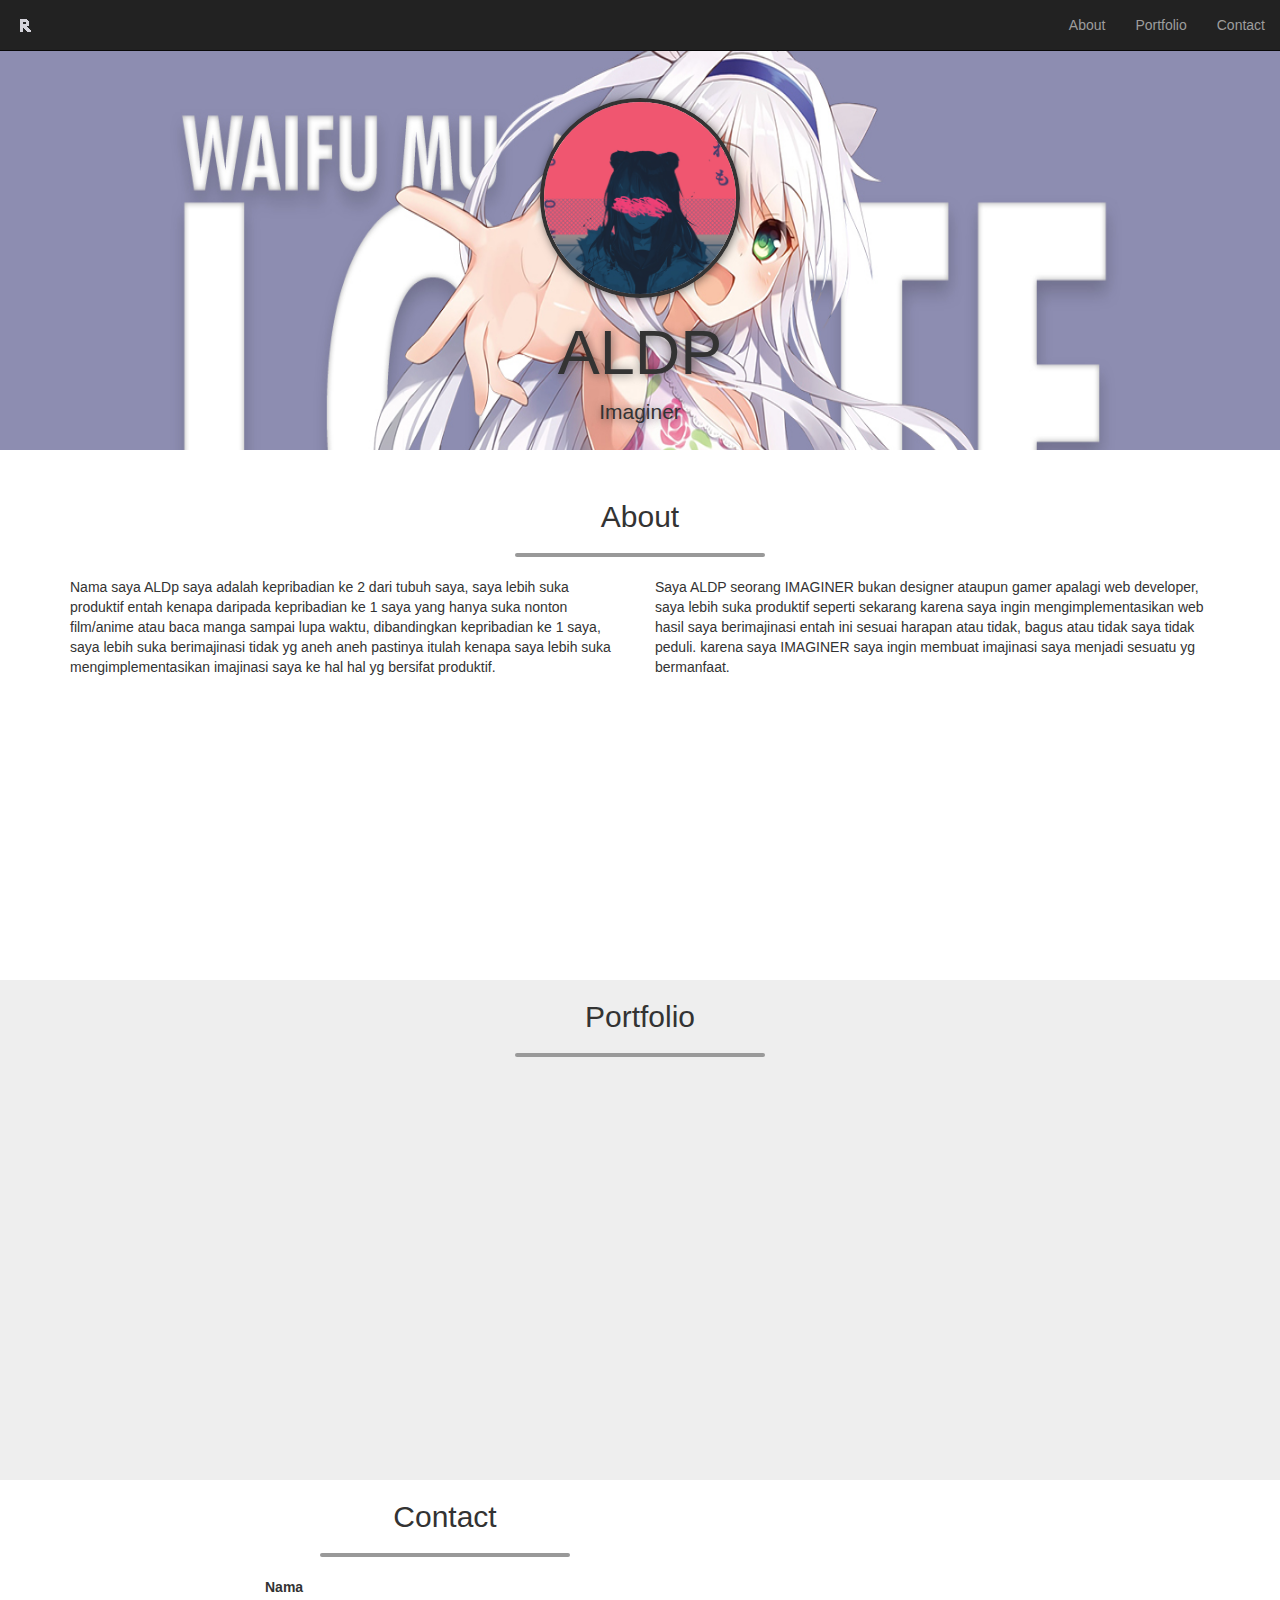
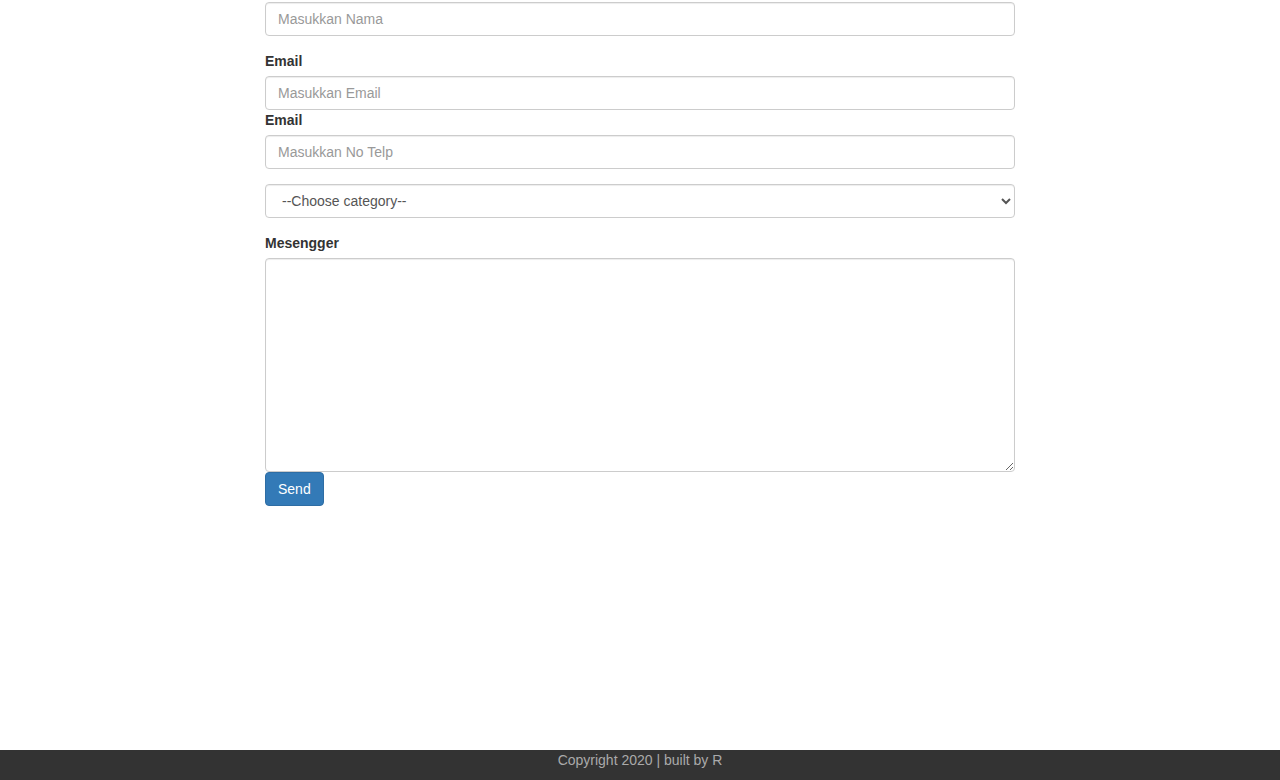
==== index.html @ 75d40199 "first commit" ====
<!DOCTYPE html>
<html lang="en" id="home">
  <head>
    <meta charset="utf-8">
    <meta http-equiv="X-UA-Compatible" content="IE=edge">
    <meta name="viewport" content="width=device-width, initial-scale=1">
    <!-- The above 3 meta tags *must* come first in the head; any other head content must come *after* these tags -->
    <title>Ngoding</title>

    <!-- Bootstrap -->
    <link href="css/bootstrap.min.css" rel="stylesheet">
    <link rel="stylesheet" href="css/style.css">


    <!-- HTML5 shim and Respond.js for IE8 support of HTML5 elements and media queries -->
    <!-- WARNING: Respond.js doesn't work if you view the page via file:// -->
    <!--[if lt IE 9]>
      <script src="https://oss.maxcdn.com/html5shiv/3.7.3/html5shiv.min.js"></script>
      <script src="https://oss.maxcdn.com/respond/1.4.2/respond.min.js"></script>
    <![endif]-->
  </head>
  <body>


    <!-- navbar -->
    <nav class="navbar navbar-inverse navbar-fixed-top">
      <div class="container-fluid">
        <div class="navbar-header">
          <button type="button" class="navbar-toggle collapsed" data-toggle="collapse" data-target="#bs-example-navbar-collapse-1" aria-expanded="false">
        <span class="sr-only">Toggle navigation</span>
        <span class="icon-bar"></span>
        <span class="icon-bar"></span>
        <span class="icon-bar"></span>
      </button>
          <a href="#home" class="navbar-brand page-scroll"><img src="Img/navbar img/R.png"></a>
        </div>
         

         <div class="collapse navbar-collapse" id="bs-example-navbar-collapse-1">
        <ul class="nav navbar-nav navbar-right">
          <li><a href="#about" class="page-scroll">About</a></li>
          <li><a href="#portfolio" class="page-scroll">Portfolio</a></li>
          <li><a href="#contact" class="page-scroll">Contact</a></li>
        </ul>
       </div>
      </div>
    </nav>

   <!-- akhir navbar -->

    <!-- jumbotron -->
    
    <div class="jumbotron text-center">
      <img src="Img/yoasobi.jpg" class="img-circle">
      <h1> ALDP </h1>
        <p> Imaginer </p> 
    </div>
  
    <!-- akhir jumbotron -->

    <!-- about -->
    <section class="about" id="about">
      <div class="container">
        <div class="row">
          <div class="col-sm-12">
            <h2 class="text-center"> About </h2>
            <hr>
          </div>
        </div>

        <div class="row">
          <div class="col-sm-6">
            <p class="pkiri">Nama saya ALDp saya adalah kepribadian ke 2 dari tubuh saya, saya lebih suka produktif entah kenapa daripada kepribadian ke 1 saya yang hanya suka nonton film/anime atau baca manga sampai lupa waktu, dibandingkan kepribadian ke 1 saya, saya lebih suka berimajinasi tidak yg aneh aneh pastinya itulah kenapa saya lebih suka mengimplementasikan imajinasi saya ke hal hal yg bersifat produktif. </p>
          </div>
          <div class="col-sm-6">
            <p class="pkanan"> Saya ALDP seorang IMAGINER bukan designer ataupun gamer apalagi web developer, saya lebih suka produktif seperti sekarang karena saya ingin mengimplementasikan web hasil saya berimajinasi entah ini sesuai harapan atau tidak, bagus atau tidak saya tidak peduli. karena saya IMAGINER saya ingin membuat imajinasi saya menjadi sesuatu yg bermanfaat.  </p>
          </div>
        </div>
      </div>
      
    </section>
    <!-- akhir about -->

    <!-- portfolio -->
    <section class="portfolio" id="portfolio">
      <div class="container">
        <div class="row">
          <div class="col-sm-12">
            <h2 class="text-center">Portfolio</h2>
            <hr>
          </div>
        </div>


        <div class="row">
           <div class="col-sm-3">
            <a href="" class="thumbnail">
              <img src="Img/portfolio/4.jpg">
            </a> </div>
            <div class="col-sm-3">
            <a href="" class="thumbnail">
              <img src="Img/portfolio/2.jpg">
            </a> </div><div class="col-sm-3">
            <a href="" class="thumbnail">
              <img src="Img/portfolio/3.jpg">
            </a> </div>
            <div class="col-sm-3">
            <a href="" class="thumbnail">
              <img src="Img/portfolio/5.jpg">
            </a> </div>
            
            
           </div>
    </section>       
            
            
    <!-- akhir portfolio --> 

      <!-- contact  -->
      <section class="contact" id="contact">
        <div class="container">
          <div class="row">
            <div class="col-sm-8 text-center">
              <h2>Contact</h2>
              <hr>
            </div>
          </div>
          <div class="row">
           <div class="col-sm-8 col-sm-offset-2">
           <form>
             <div class="form-group">
               <label for="nama">Nama</label>
               <input type="text" name="nama" class="form-control" placeholder="Masukkan Nama">
             </div>
             <div class="form-group">
               <label for="Email">Email</label>
               <input type="Email" name="Email" class="form-control" placeholder="Masukkan Email">
               <div class="form-group">
               <label for="Telp">Email</label>
               <input type="tel" name="Telp" class="form-control" placeholder="Masukkan No Telp">
             </div>
           </div>
             <select class="form-control">
               <option>--Choose category--</option>
               <option>Web Design</option>
               <option>Logo Design</option>
             </select>
             <div class="form-group"></div>
             <label>Mesengger</label>
             <textarea class="form-control" rows="10"></textarea>
             <button type="submit" class="btn btn-primary">Send</button>
           </form>
          </div>
        </div>
      </section>
      <!-- akhir contact  -->
        
            

       
   <!-- footer -->
   <footer>
     <div class="container text-center">
       <div class="row">
         <div class="col-sm-12">
           <p>Copyright 2020 | built by R</p>
         </div>
       </div>
     </div>
   </footer>
   <!-- akhir footer -->




    <!-- jQuery (necessary for Bootstrap's JavaScript plugins) -->
    <script src="https://ajax.googleapis.com/ajax/libs/jquery/1.12.4/jquery.min.js"></script>
    <!-- Include all compiled plugins (below), or include individual files as needed -->
    <script src="js/bootstrap.min.js"></script>

    <script src="js/script.js"></script>
  </body>
</html>
---- css/style.css ----
html {
	position: relative;
	
}
body {
	margin-bottom: 100px;
	margin-top: 50px;
}
.jumbotron {
	height: 400px; 
	background-image: url('../LONTE.jpg');
	background-attachment: fixed;
	background-position: 0 -50px;
	color: #333;
	-webkit-background-size: 100% 100%;
    -moz-background-size: 100% 100%;
    -o-background-size: 100% 100%;
    background-size: 100% 100%;
    overflow: hidden;

}

.jumbotron img {
	width: 200px;
	border : 4px solid #333;
	box-shadow: 1px 1px 10px rgba(0,0,0,0.5);
}

.jumbotron h1, .jumbotron p {
	text-shadow: 1px 1px 10px rgba(0,0,0,0.5);
}

 hr {
	width: 250px;
	border-top: 4px solid #999;
	border-radius: 4px
}
section {
    min-height: 500px
}
.portfolio {
	background-color: #eee;


}

.pkiri, .pkanan {
	opacity: 0;
	transform: translate(-50px, 0) rotate(15deg);
	transition: 1s;
}

.pkanan {
	transform: translate(50px, 0) rotate(-15deg);
}

.pkiri.pmuncul, .pkanan.pmuncul{
	opacity: 1;
	transform: translate(0,0);
}

.portfolio .thumbnail{
	opacity: 0;
	transform: translate(0, -40px);
	transition: .5s;
}

.portfolio .thumbnail.muncul {
	opacity: 1;
	transform:  translate(0,0);
}
.contact {
	min-height: 800px;
}

footer {
	position: absolute;
	width: 100%;
	height: 30px;
	bottom: 0;
	background-color: #333;
	color: #aaa;


}

footer p {
	font-size: 1em;
	color: #aaa;
}
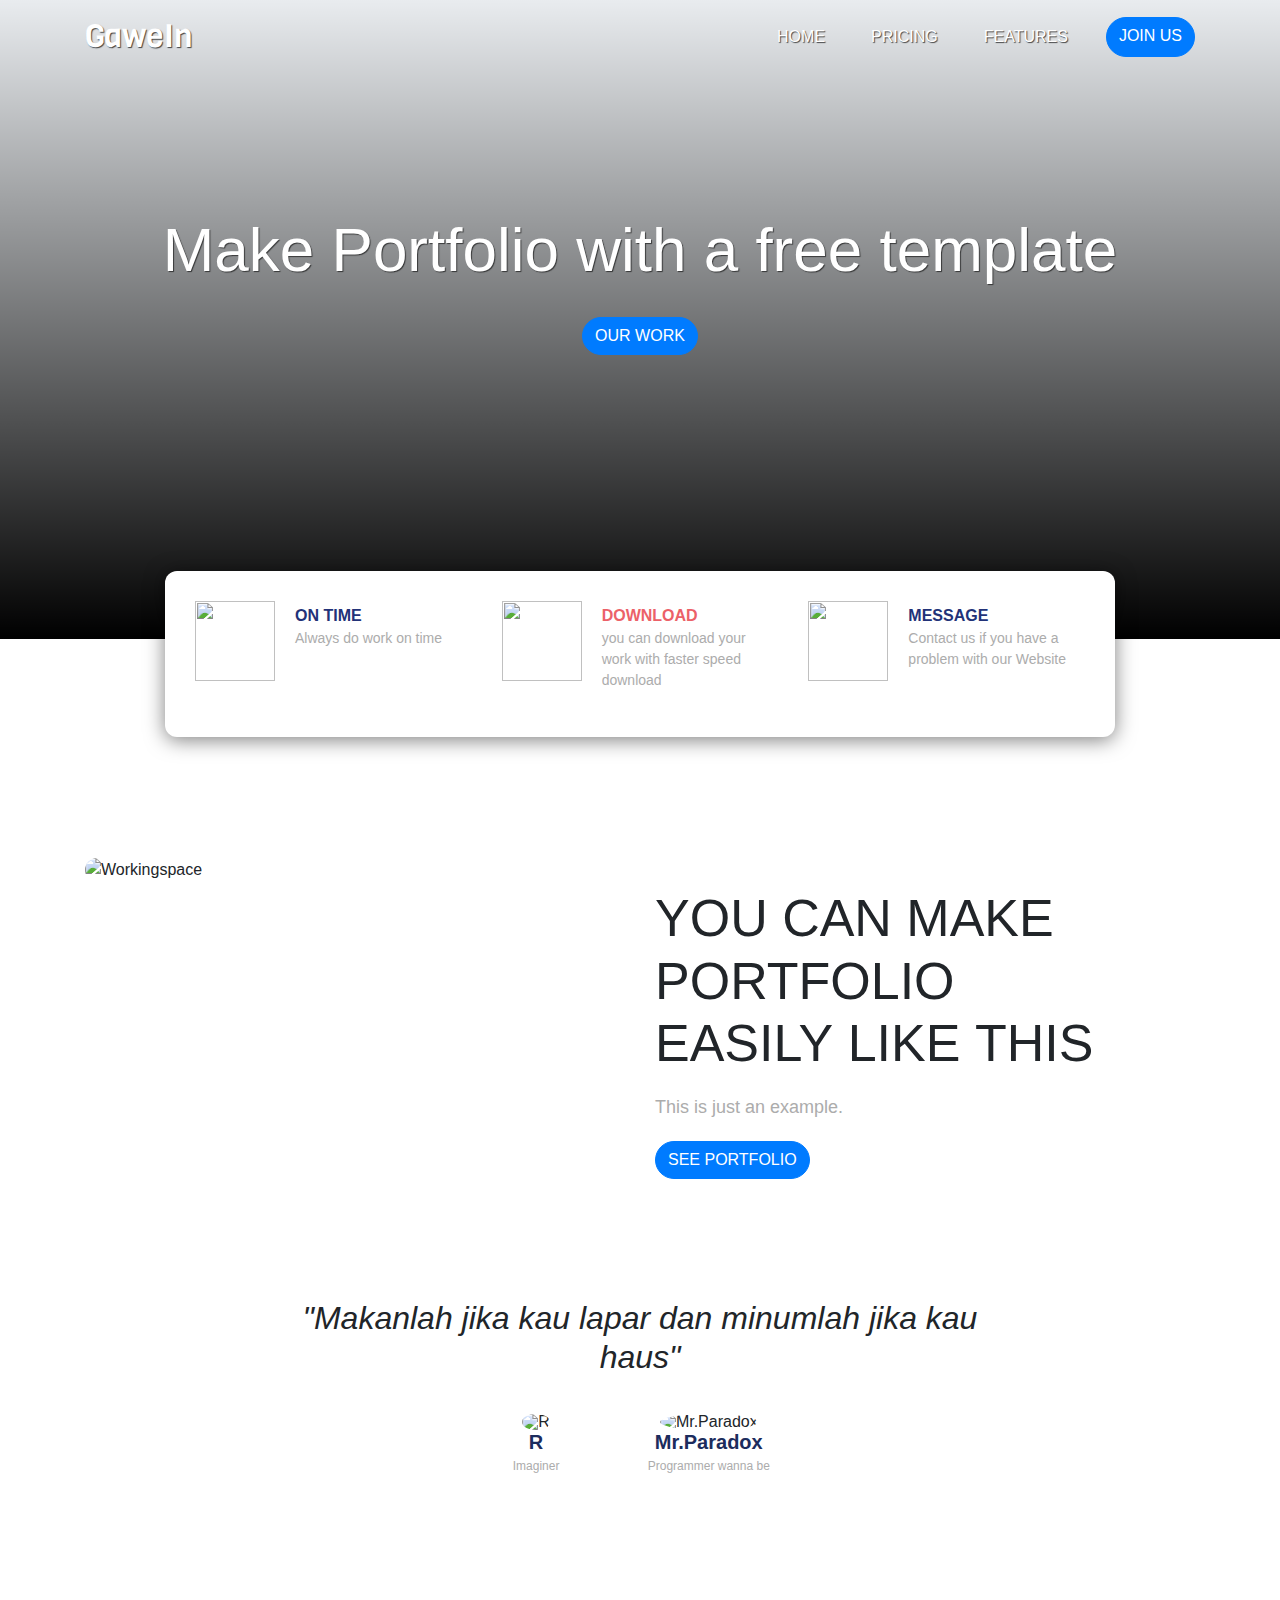
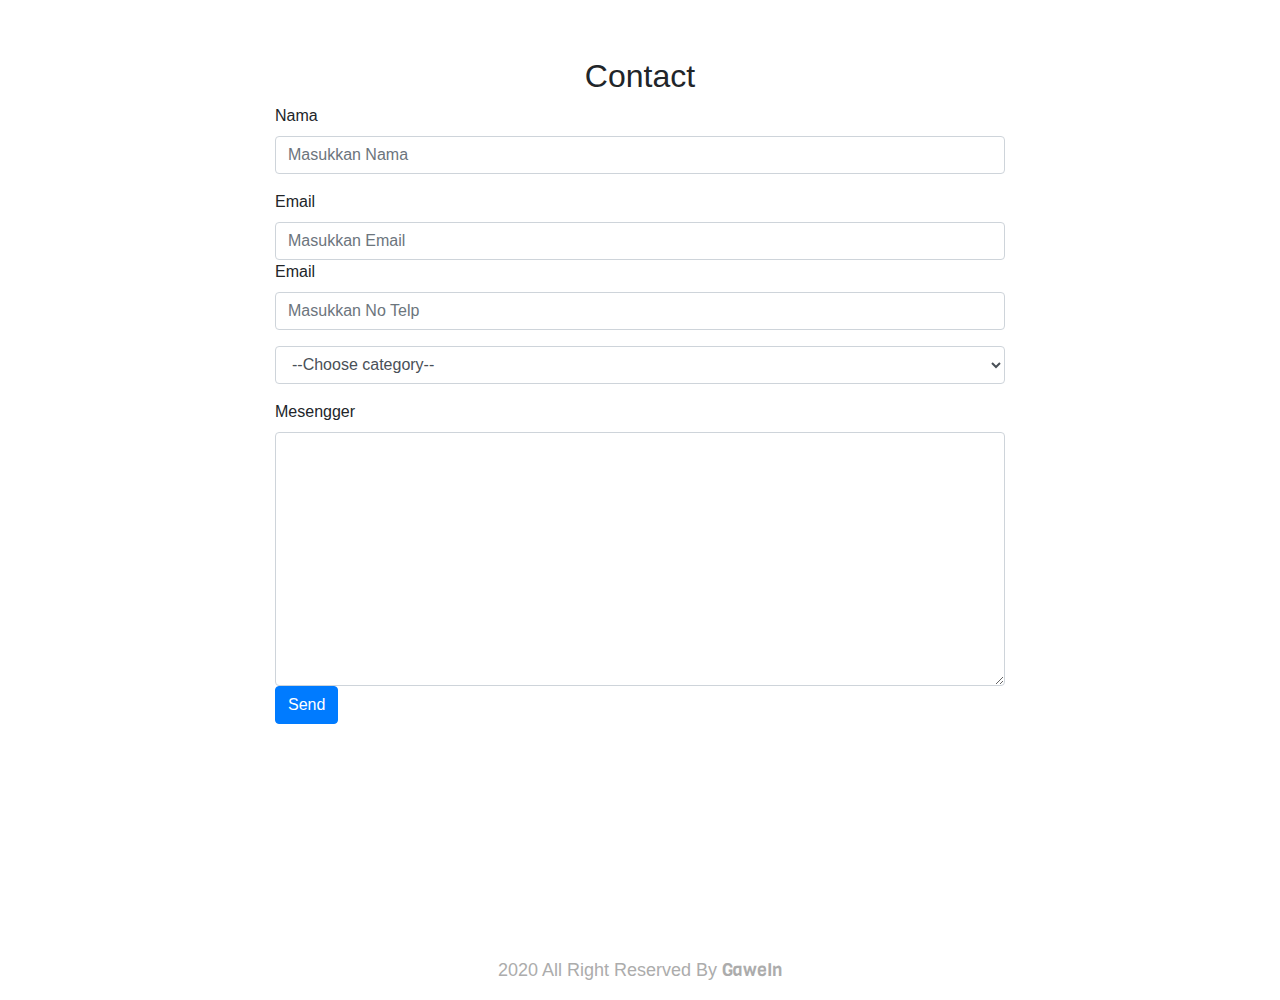
==== commit 5cc70884: "second commit" ====
--- a/index.html
+++ b/index.html
@@ -1,183 +1,189 @@
-<!DOCTYPE html>
-<html lang="en" id="home">
+<!doctype html>
+<html lang="en">
   <head>
+    <!-- Required meta tags -->
     <meta charset="utf-8">
-    <meta http-equiv="X-UA-Compatible" content="IE=edge">
-    <meta name="viewport" content="width=device-width, initial-scale=1">
-    <!-- The above 3 meta tags *must* come first in the head; any other head content must come *after* these tags -->
-    <title>Ngoding</title>
+    <meta name="viewport" content="width=device-width, initial-scale=1, shrink-to-fit=no">
 
-    <!-- Bootstrap -->
-    <link href="css/bootstrap.min.css" rel="stylesheet">
-    <link rel="stylesheet" href="css/style.css">
+    <!-- Bootstrap CSS -->
+    <link rel="stylesheet" href="https://stackpath.bootstrapcdn.com/bootstrap/4.5.2/css/bootstrap.min.css" integrity="sha384-JcKb8q3iqJ61gNV9KGb8thSsNjpSL0n8PARn9HuZOnIxN0hoP+VmmDGMN5t9UJ0Z" crossorigin="anonymous">
+    <!-- My Fonts -->
+    <link href="https://fonts.googleapis.com/css2?family=Viga&display=swap" rel="stylesheet">
+    
+    <!-- my css -->
+   <link rel="stylesheet" href="WebL.css">
 
 
-    <!-- HTML5 shim and Respond.js for IE8 support of HTML5 elements and media queries -->
-    <!-- WARNING: Respond.js doesn't work if you view the page via file:// -->
-    <!--[if lt IE 9]>
-      <script src="https://oss.maxcdn.com/html5shiv/3.7.3/html5shiv.min.js"></script>
-      <script src="https://oss.maxcdn.com/respond/1.4.2/respond.min.js"></script>
-    <![endif]-->
+
+    <title>R</title>
   </head>
   <body>
+    <!-- Navbar -->
 
 
-    <!-- navbar -->
-    <nav class="navbar navbar-inverse navbar-fixed-top">
-      <div class="container-fluid">
-        <div class="navbar-header">
-          <button type="button" class="navbar-toggle collapsed" data-toggle="collapse" data-target="#bs-example-navbar-collapse-1" aria-expanded="false">
-        <span class="sr-only">Toggle navigation</span>
-        <span class="icon-bar"></span>
-        <span class="icon-bar"></span>
-        <span class="icon-bar"></span>
-      </button>
-          <a href="#home" class="navbar-brand page-scroll"><img src="Img/navbar img/R.png"></a>
+    <nav class="navbar navbar-expand-lg navbar-light">
+      <div class="container">
+        <a class="navbar-brand" href="#">GaweIn</a>
+        <button class="navbar-toggler" type="button" data-toggle="collapse" data-target="#navbarNavAltMarkup" aria-controls="navbarNavAltMarkup" aria-expanded="false" aria-label="Toggle navigation">
+          <span class="navbar-toggler-icon"></span>
+        </button>
+        <div class="collapse navbar-collapse" id="navbarNavAltMarkup">
+          <div class="navbar-nav ml-auto">
+            <a class="nav-link active" href="#">Home <span class="sr-only">(current)</span></a>
+            <a class="nav-link" href="#">Pricing</a>
+            <a class="nav-link" href="#">Features</a>
+            <a class=" btn btn-primary tombol" href="#">Join Us</a>
+          </div>
         </div>
-         
-
-         <div class="collapse navbar-collapse" id="bs-example-navbar-collapse-1">
-        <ul class="nav navbar-nav navbar-right">
-          <li><a href="#about" class="page-scroll">About</a></li>
-          <li><a href="#portfolio" class="page-scroll">Portfolio</a></li>
-          <li><a href="#contact" class="page-scroll">Contact</a></li>
-        </ul>
-       </div>
       </div>
     </nav>
 
-   <!-- akhir navbar -->
+    <!-- Akhir NAvbar -->
+
+      <div class="jumbotron jumbotron-fluid">
+        <div class="container">
+          <h1 class="display-4">Make Portfolio with a free <span>template</span></h1>
+          <a href="" class="btn btn-primary tombol">Our Work</a>
+        </div>
+      </div>
 
     <!-- jumbotron -->
-    
-    <div class="jumbotron text-center">
-      <img src="Img/yoasobi.jpg" class="img-circle">
-      <h1> ALDP </h1>
-        <p> Imaginer </p> 
-    </div>
-  
-    <!-- akhir jumbotron -->
 
-    <!-- about -->
-    <section class="about" id="about">
-      <div class="container">
-        <div class="row">
-          <div class="col-sm-12">
-            <h2 class="text-center"> About </h2>
-            <hr>
-          </div>
+
+    <!-- Container -->
+
+
+    <div class="container">
+
+      <!-- info panel -->
+      <div class="row justify-content-center">
+        <div class="col-10 info-panel">
+          <div class="row">
+            <div class="col-lg">
+              <img src="img/120px/employee, account, business, time, clock_120px.png" alt="" class="float-left">
+              <h4>On Time</h4>
+              <p>Always do work on time</p>
+            </div>
+              <div class="col-lg">
+                <img src="img/120px/arrow, down, downwards, download_120px.png" alt=""class="float-left">
+                <h4><span>Download</span></h4>
+                <p>you can download your work with faster speed download</p>
+              </div>
+                  <div class="col-lg">
+                    <img src="img/120px/message, unread, email, envelope, text_120px.png" alt=""class="float-left">
+                    <h4>Message</h4>
+                    <p>Contact us if you have a problem with our Website</p>
+                  </div>
+                </div>
+              </div>
+            </div>
+      <!-- akhir info panel -->
+
+      <!-- workingspace -->
+
+      <div class="row workingspace">
+        <div class="col-lg-6">
+          <img src="img/workingspace.jpg" alt="Workingspace" class="img-fluid">
         </div>
-
-        <div class="row">
-          <div class="col-sm-6">
-            <p class="pkiri">Nama saya ALDp saya adalah kepribadian ke 2 dari tubuh saya, saya lebih suka produktif entah kenapa daripada kepribadian ke 1 saya yang hanya suka nonton film/anime atau baca manga sampai lupa waktu, dibandingkan kepribadian ke 1 saya, saya lebih suka berimajinasi tidak yg aneh aneh pastinya itulah kenapa saya lebih suka mengimplementasikan imajinasi saya ke hal hal yg bersifat produktif. </p>
-          </div>
-          <div class="col-sm-6">
-            <p class="pkanan"> Saya ALDP seorang IMAGINER bukan designer ataupun gamer apalagi web developer, saya lebih suka produktif seperti sekarang karena saya ingin mengimplementasikan web hasil saya berimajinasi entah ini sesuai harapan atau tidak, bagus atau tidak saya tidak peduli. karena saya IMAGINER saya ingin membuat imajinasi saya menjadi sesuatu yg bermanfaat.  </p>
-          </div>
+        <div class="col-lg-5">
+          <h3>You can make Portfolio <span>easily</span> like <span>this</span></h3>
+          <p>This is just an <span>example</span>.</p>
+          <a href="index.html" class="btn btn-primary tombol">See Portfolio</a>
         </div>
       </div>
-      
-    </section>
-    <!-- akhir about -->
 
-    <!-- portfolio -->
-    <section class="portfolio" id="portfolio">
-      <div class="container">
-        <div class="row">
-          <div class="col-sm-12">
-            <h2 class="text-center">Portfolio</h2>
-            <hr>
+      <!-- akhir workingspace -->
+
+      <!-- Quotes -->
+     
+      <section class="Quotes">
+        <div class="row justify-content-center">
+          <div class="col-lg-8">
+           <h5>"Makanlah jika kau lapar dan minumlah jika kau haus"</h5>
           </div>
         </div>
 
 
-        <div class="row">
-           <div class="col-sm-3">
-            <a href="" class="thumbnail">
-              <img src="Img/portfolio/4.jpg">
-            </a> </div>
-            <div class="col-sm-3">
-            <a href="" class="thumbnail">
-              <img src="Img/portfolio/2.jpg">
-            </a> </div><div class="col-sm-3">
-            <a href="" class="thumbnail">
-              <img src="Img/portfolio/3.jpg">
-            </a> </div>
-            <div class="col-sm-3">
-            <a href="" class="thumbnail">
-              <img src="Img/portfolio/5.jpg">
-            </a> </div>
-            
-            
-           </div>
-    </section>       
-            
-            
-    <!-- akhir portfolio --> 
-
-      <!-- contact  -->
-      <section class="contact" id="contact">
-        <div class="container">
-          <div class="row">
-            <div class="col-sm-8 text-center">
-              <h2>Contact</h2>
-              <hr>
-            </div>
+        <div class="row justify-content-center">
+          <div class="col-xm-auto justify-content-center d-flex">
+            <figure class="figure">
+              <img src="img/yoasobi.jpg" class="figure-img img-fluid rounded-circle" alt="R">
+              <figcaption class="figure-caption">
+                <h5>R</h5>
+                <p>Imaginer</p>
+              </figcaption>
+            </figure>
           </div>
-          <div class="row">
-           <div class="col-sm-8 col-sm-offset-2">
-           <form>
-             <div class="form-group">
-               <label for="nama">Nama</label>
-               <input type="text" name="nama" class="form-control" placeholder="Masukkan Nama">
-             </div>
-             <div class="form-group">
-               <label for="Email">Email</label>
-               <input type="Email" name="Email" class="form-control" placeholder="Masukkan Email">
-               <div class="form-group">
-               <label for="Telp">Email</label>
-               <input type="tel" name="Telp" class="form-control" placeholder="Masukkan No Telp">
-             </div>
-           </div>
-             <select class="form-control">
-               <option>--Choose category--</option>
-               <option>Web Design</option>
-               <option>Logo Design</option>
-             </select>
-             <div class="form-group"></div>
-             <label>Mesengger</label>
-             <textarea class="form-control" rows="10"></textarea>
-             <button type="submit" class="btn btn-primary">Send</button>
-           </form>
+            <figure class="figure">
+              <img src="img/ptilopsis.jpg" class="figure-img img-fluid rounded-circle mr" alt="Mr.Paradox">
+                <h5>Mr.Paradox</h5>
+                <p>Programmer wanna be</p>
+            </figure>
           </div>
         </div>
       </section>
-      <!-- akhir contact  -->
-        
-            
+      
+      <!-- Akhir Quotes -->
 
-       
-   <!-- footer -->
-   <footer>
-     <div class="container text-center">
-       <div class="row">
-         <div class="col-sm-12">
-           <p>Copyright 2020 | built by R</p>
+    </div>
+  <!-- akhir Container -->
+
+  <!-- contact  -->
+  <section class="contact" id="contact">
+    <div class="container">
+      <div class="row">
+        <div class="col-sm-12 text-center">
+          <h2>Contact</h2>
+        </div>
+      </div>
+      <div class="row">
+       <div class="col-sm-8 offset-sm-2">
+       <form>
+         <div class="form-group">
+           <label for="nama">Nama</label>
+           <input type="text" name="nama" class="form-control" placeholder="Masukkan Nama">
+         </div>
+         <div class="form-group">
+           <label for="Email">Email</label>
+           <input type="Email" name="Email" class="form-control" placeholder="Masukkan Email">
+           <div class="form-group">
+           <label for="Telp">Email</label>
+           <input type="tel" name="Telp" class="form-control" placeholder="Masukkan No Telp">
          </div>
        </div>
-     </div>
-   </footer>
-   <!-- akhir footer -->
+         <select class="form-control">
+           <option>--Choose category--</option>
+           <option>Web Design</option>
+           <option>Logo Design</option>
+         </select>
+         <div class="form-group"></div>
+         <label>Mesengger</label>
+         <textarea class="form-control" rows="10"></textarea>
+         <button type="submit" class="btn btn-primary">Send</button>
+       </form>
+      </div>
+    </div>
+  </section>
+  <!-- akhir contact  -->
+
+  <!-- Footer -->
+
+  <div class="row footer">
+    <div class="col">
+      <p>2020 All Right Reserved By <span>GaweIn</span></p>
+    </div>
+  </div> 
+
+  <!-- akhir footer -->
 
 
-
-
-    <!-- jQuery (necessary for Bootstrap's JavaScript plugins) -->
-    <script src="https://ajax.googleapis.com/ajax/libs/jquery/1.12.4/jquery.min.js"></script>
-    <!-- Include all compiled plugins (below), or include individual files as needed -->
-    <script src="js/bootstrap.min.js"></script>
-
-    <script src="js/script.js"></script>
+    
+  
+    <!-- akhir jumbotron -->
+    <!-- Optional JavaScript -->
+    <!-- jQuery first, then Popper.js, then Bootstrap JS -->
+    <script src="https://code.jquery.com/jquery-3.5.1.slim.min.js" integrity="sha384-DfXdz2htPH0lsSSs5nCTpuj/zy4C+OGpamoFVy38MVBnE+IbbVYUew+OrCXaRkfj" crossorigin="anonymous"></script>
+    <script src="https://cdn.jsdelivr.net/npm/popper.js@1.16.1/dist/umd/popper.min.js" integrity="sha384-9/reFTGAW83EW2RDu2S0VKaIzap3H66lZH81PoYlFhbGU+6BZp6G7niu735Sk7lN" crossorigin="anonymous"></script>
+    <script src="https://stackpath.bootstrapcdn.com/bootstrap/4.5.2/js/bootstrap.min.js" integrity="sha384-B4gt1jrGC7Jh4AgTPSdUtOBvfO8shuf57BaghqFfPlYxofvL8/KUEfYiJOMMV+rV" crossorigin="anonymous"></script>
   </body>
-</html>+</html> --- a/WebL.css
+++ b/WebL.css
@@ -0,0 +1,239 @@
+html {
+    position: relative;
+}
+
+
+/* Navbar */
+
+.navbar{
+    position: relative;
+    z-index: 1;
+
+}
+
+.navbar-brand{
+    font-family: 'Viga', sans-serif ;
+    font-size: 32px;
+}
+
+/* jumbotron */
+.jumbotron {
+    background-image: url(img/agreement-business-clapping-990817.jpg);
+    height: 540px;
+    background-size: cover;
+    text-align: center;
+    position: relative;
+}
+
+.jumbotron .display-4 {
+    color: white;
+    margin-top: 150px;
+    font-weight: 200;
+    text-shadow: 1px 1px 1px rgba(0,0,0,0.6);
+    font-size: 31px;
+    margin-bottom: 30px;
+}
+
+.jumbotron .display-4 span {
+    font-weight: 500;
+}
+
+.jumbotron .container {
+    z-index: 1;
+    position: relative;
+}
+
+.jumbotron::after {
+    content: '';
+    display: block;
+    background-image: linear-gradient(to top, rgba(0,0,0,1), rgba(0,0,0,0));
+    height: 100%;
+    width: 100%;
+    position: absolute;
+    bottom: 0;
+}
+
+/* info panel */
+
+.info-panel{
+    box-shadow: 0 3px 20px rgba(0,0,0,0.5);
+    border-radius: 12px;
+    background-color: white;
+    margin-top: -100px;
+    padding: 30px;
+}
+
+.info-panel h4{
+    font-size: 16px;
+    text-transform: uppercase;
+    margin-top:5px;
+    font-weight: bold;
+    color: #223278 ;
+
+}
+
+.info-panel h4 span{
+    font-size: 16px;
+    text-transform: uppercase;
+    margin-top:5px;
+    font-weight: bold;
+    color: #EC6168 !important;
+
+}
+
+.info-panel p{
+    font-size: 14px;
+    margin-top: -5px;
+    color: #acacac;
+    font-weight: 200;
+}
+
+.info-panel img {
+    width: 80px;
+    height: 80px;
+    margin-right: 20px;
+    margin-bottom: 20px;
+}
+
+/* workingspace */
+
+
+.workingspace {
+    margin-top: 120px;
+    border-radius: 12px;
+    text-align: center;
+}
+
+.workingspace .col-lg-6 img {
+    border-radius: 12px;
+    width: 500px;
+    height: 500px;
+}
+
+.workingspace h3 {
+    font-size: 52px;
+    font-weight: 200;
+    text-transform: uppercase;
+    margin-top: 30px;
+}
+
+.workingspace span {
+    font-weight: 500;
+}
+
+.workingspace p {
+    font-size: 18px;
+    color: #acacac;
+    margin: 20px 0;
+}
+
+.Quotes {
+    margin-top: 120px;
+    
+}
+
+.Quotes h5 {
+    text-align: center;
+    font-weight: 200;
+    font-style: italic;
+    font-size: 24px;
+}
+
+.Quotes figure img {
+    width: 120px;
+    text-align: center;
+    margin: 30px 55px 0px;
+
+}
+
+
+.Quotes figure p {
+    text-align: center;
+    font-size: 12px;
+    color: #acacac;
+    margin-top: -5px;
+    
+}
+
+.Quotes figure h5 {
+    font-size: 20px;
+    font-weight: bold;
+    font-style: normal;
+    color: #1c2c5d;
+}
+
+.footer{
+    text-align: center;
+    color: #acacac;
+    margin-top: 100px;
+    font-size: 18px;
+}
+
+.footer span {
+    font-family: Viga;
+}
+
+/* Contact */
+.contact {
+    min-height: 800px;
+    margin-top: 150px;
+    margin-bottom: 100px;
+}
+
+.contact h2 {
+    text-align: center;
+}
+
+
+
+
+
+
+/* Utility */
+
+.tombol{
+    text-transform: uppercase;
+    border-radius: 40px;
+}
+
+/* Dekstop Version */
+@media (min-width: 992px) { 
+
+    .navbar-brand, .nav-link{
+        color: white !important;
+        text-shadow: 1px 1px 1px rgba(0,0,0,0.7);
+    }
+
+    .nav-link{
+        text-transform: uppercase;
+        margin-right: 30px;
+    }
+
+    .nav-link:hover::after{
+        content: '';
+        display: block;
+        border-bottom: 3px solid #0b63dc;
+        width: 50%;
+        margin: auto;
+        padding-bottom: 5px;
+        margin-bottom: -8px;
+     }
+
+   .jumbotron{
+    margin-top: -75px;
+    height: 640px;
+   }
+
+   .jumbotron .display-4 {
+    font-size: 62px;
+   }
+
+   .workingspace {
+       text-align: left;
+   }
+
+   .Quotes h5 {
+    font-size: 32px;
+   }
+    
+ }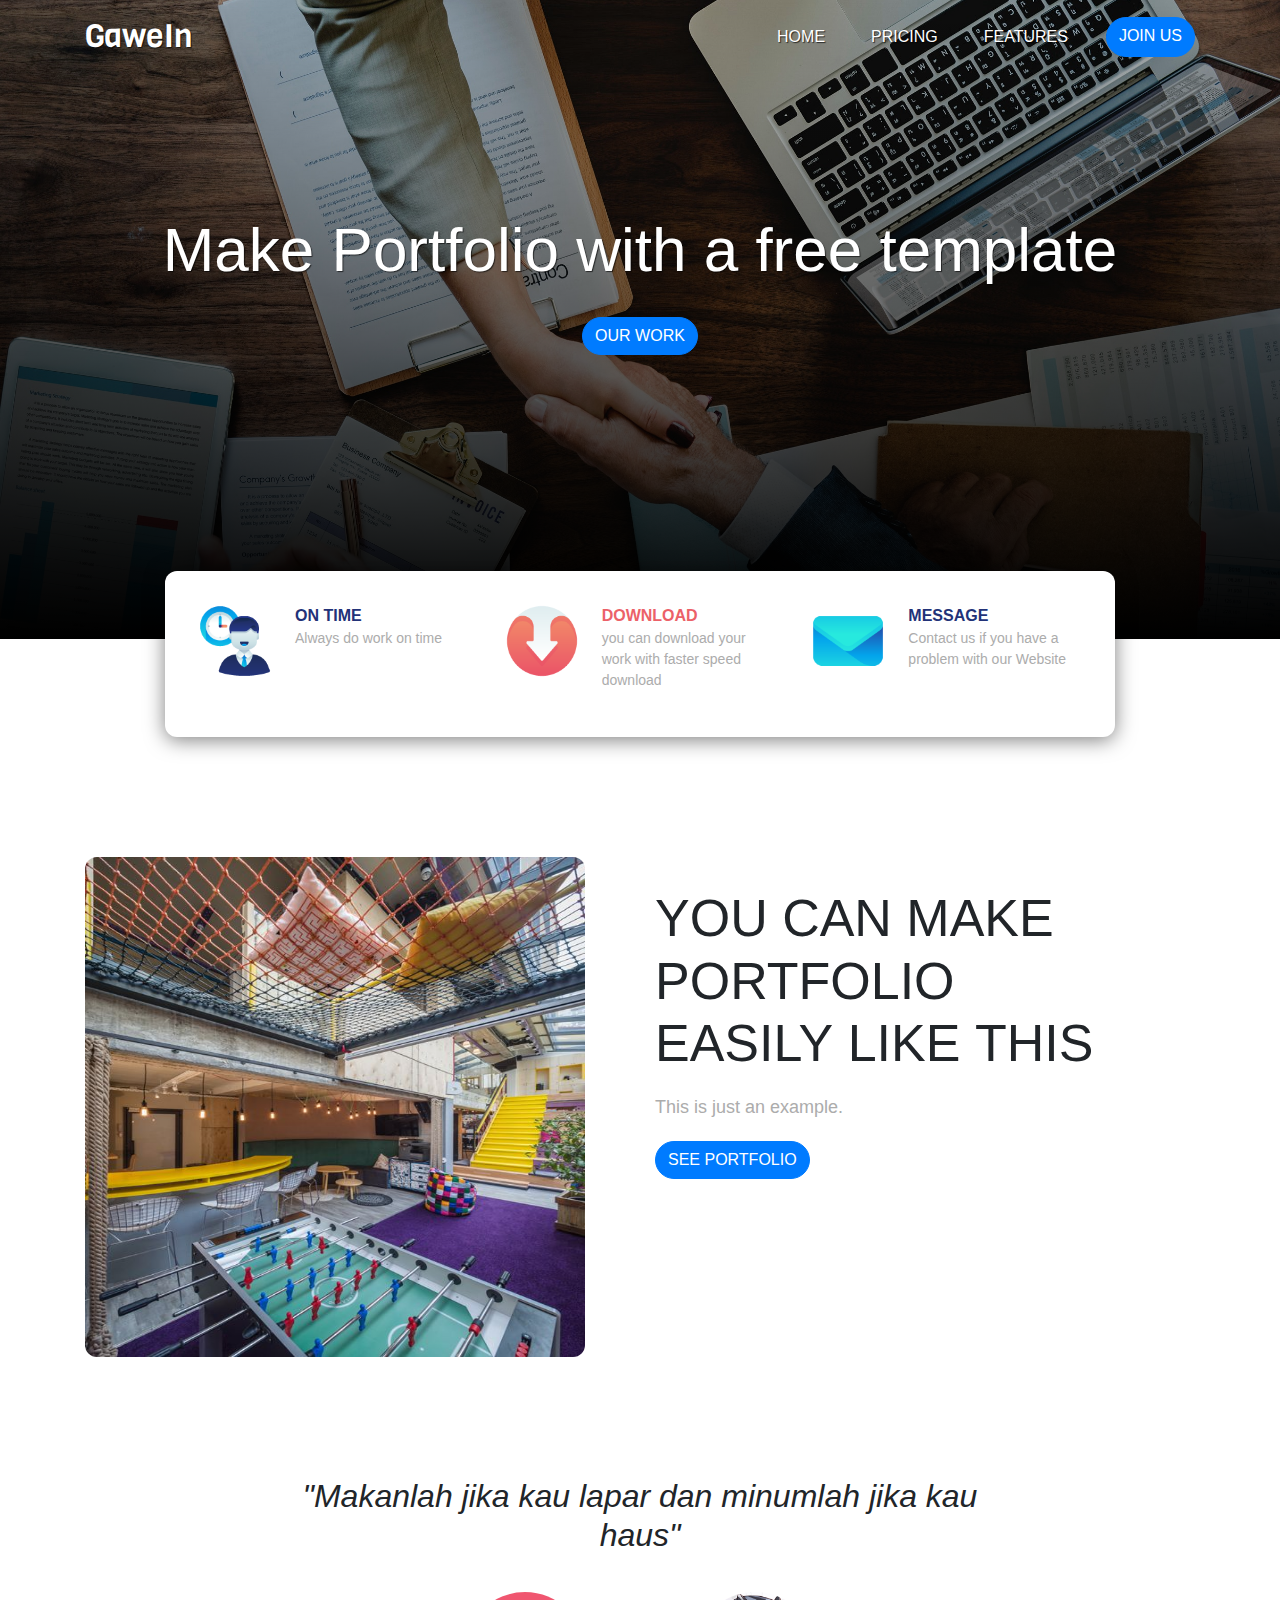
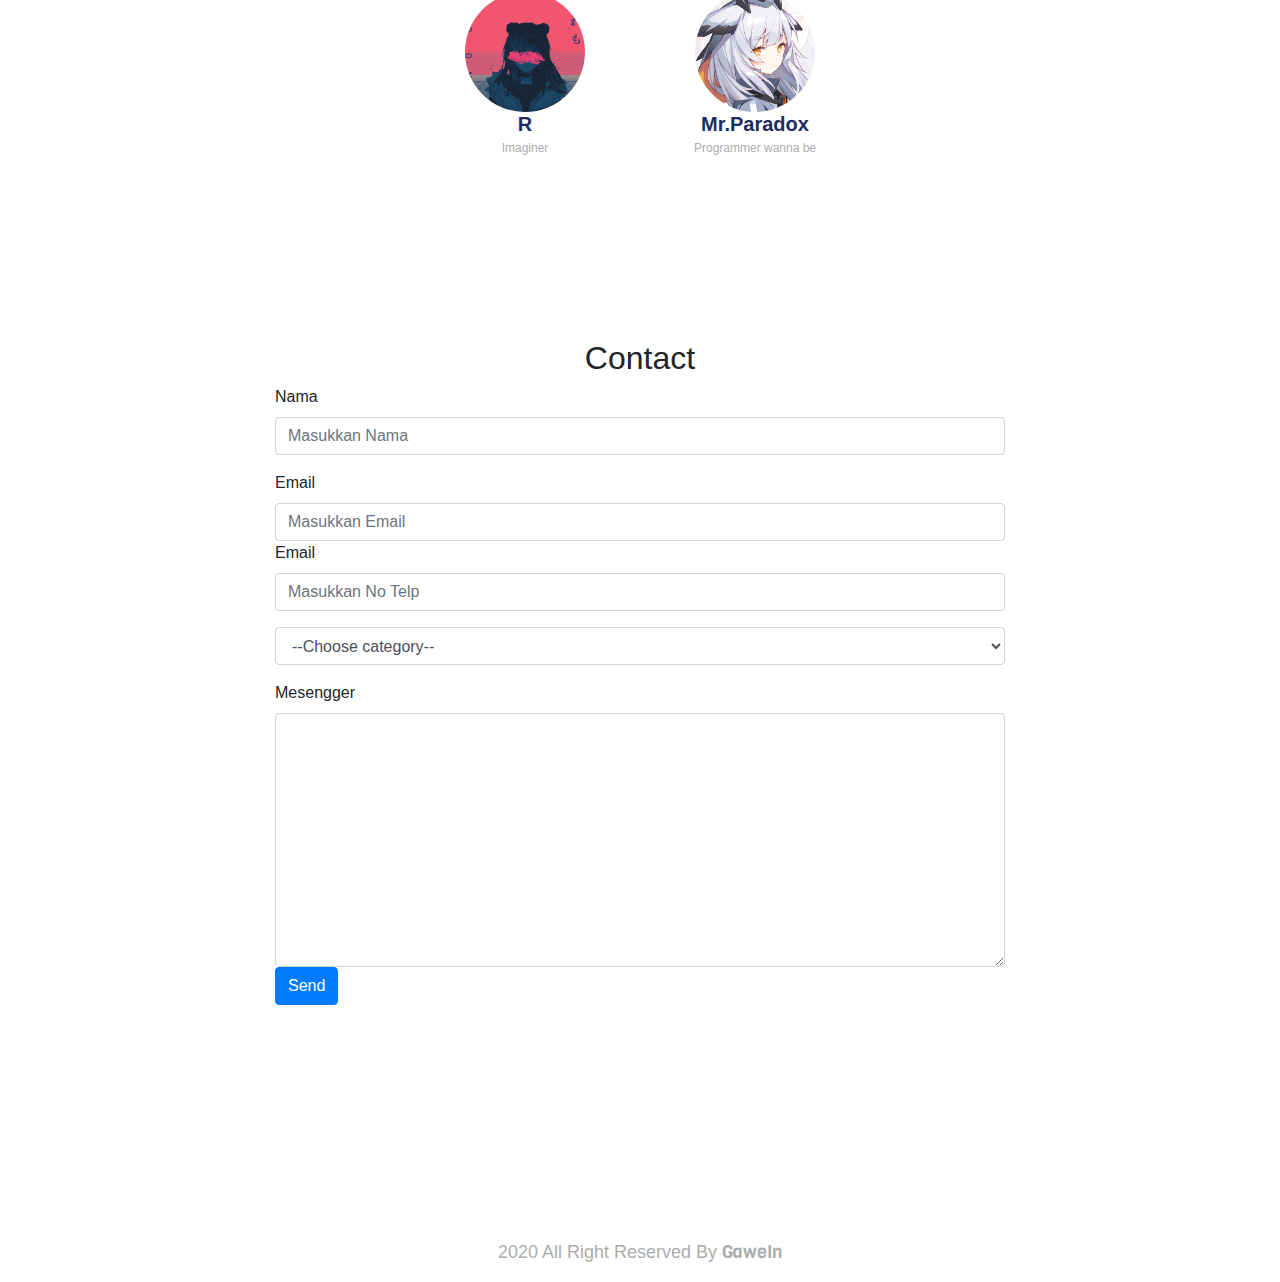
==== commit dcf27c73: "modified file" ====
--- a/index.html
+++ b/index.html
@@ -60,17 +60,17 @@
         <div class="col-10 info-panel">
           <div class="row">
             <div class="col-lg">
-              <img src="img/120px/employee, account, business, time, clock_120px.png" alt="" class="float-left">
+              <img src="Img/120px/employee, account, business, time, clock_120px.png" alt="" class="float-left">
               <h4>On Time</h4>
               <p>Always do work on time</p>
             </div>
               <div class="col-lg">
-                <img src="img/120px/arrow, down, downwards, download_120px.png" alt=""class="float-left">
+                <img src="Img/120px/arrow, down, downwards, download_120px.png" alt=""class="float-left">
                 <h4><span>Download</span></h4>
                 <p>you can download your work with faster speed download</p>
               </div>
                   <div class="col-lg">
-                    <img src="img/120px/message, unread, email, envelope, text_120px.png" alt=""class="float-left">
+                    <img src="Img/120px/message, unread, email, envelope, text_120px.png" alt=""class="float-left">
                     <h4>Message</h4>
                     <p>Contact us if you have a problem with our Website</p>
                   </div>
@@ -83,7 +83,7 @@
 
       <div class="row workingspace">
         <div class="col-lg-6">
-          <img src="img/workingspace.jpg" alt="Workingspace" class="img-fluid">
+          <img src="Img/workingspace.jpg" alt="Workingspace" class="img-fluid">
         </div>
         <div class="col-lg-5">
           <h3>You can make Portfolio <span>easily</span> like <span>this</span></h3>
@@ -107,7 +107,7 @@
         <div class="row justify-content-center">
           <div class="col-xm-auto justify-content-center d-flex">
             <figure class="figure">
-              <img src="img/yoasobi.jpg" class="figure-img img-fluid rounded-circle" alt="R">
+              <img src="Img/yoasobi.jpg" class="figure-img img-fluid rounded-circle" alt="R">
               <figcaption class="figure-caption">
                 <h5>R</h5>
                 <p>Imaginer</p>
@@ -115,7 +115,7 @@
             </figure>
           </div>
             <figure class="figure">
-              <img src="img/ptilopsis.jpg" class="figure-img img-fluid rounded-circle mr" alt="Mr.Paradox">
+              <img src="Img/ptilopsis.jpg" class="figure-img img-fluid rounded-circle mr" alt="Mr.Paradox">
                 <h5>Mr.Paradox</h5>
                 <p>Programmer wanna be</p>
             </figure>
--- a/WebL.css
+++ b/WebL.css
@@ -18,7 +18,7 @@
 
 /* jumbotron */
 .jumbotron {
-    background-image: url(img/agreement-business-clapping-990817.jpg);
+    background-image: url(Img/agreement-business-clapping-990817.jpg);
     height: 540px;
     background-size: cover;
     text-align: center;
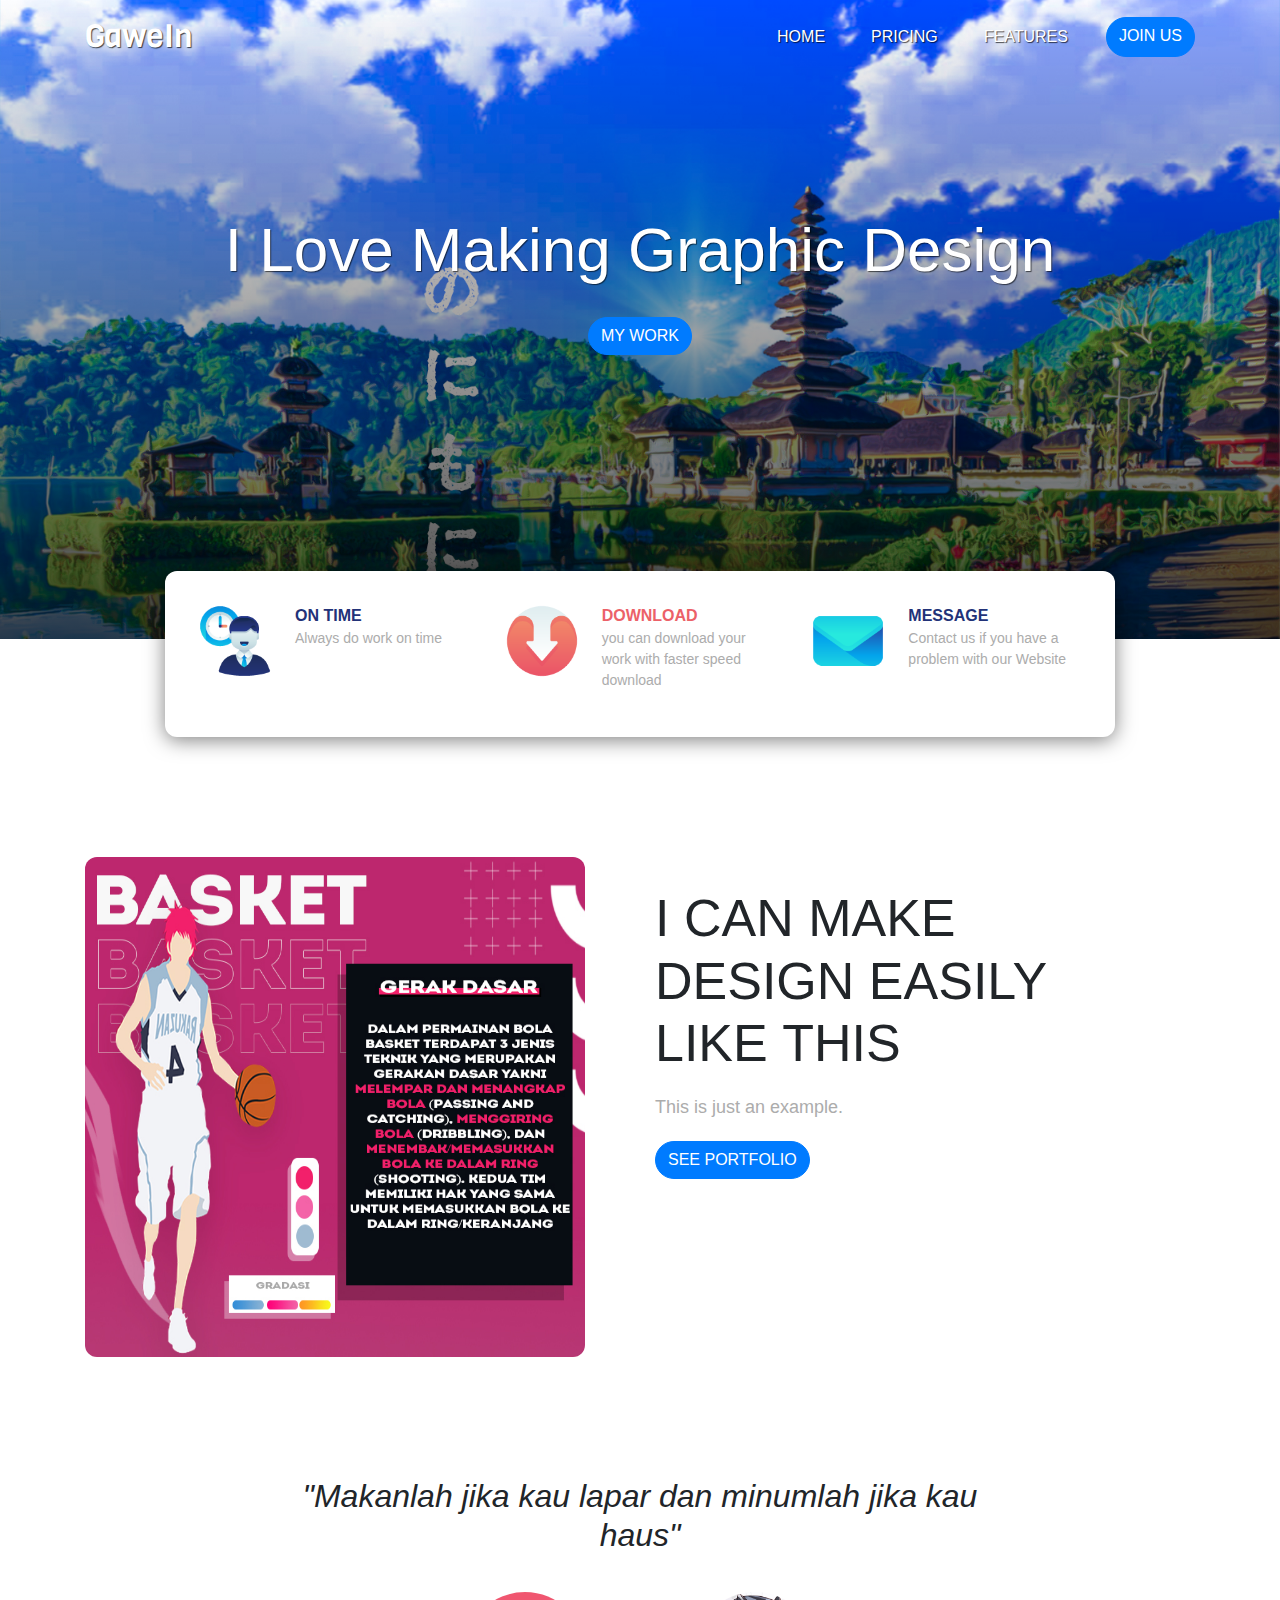
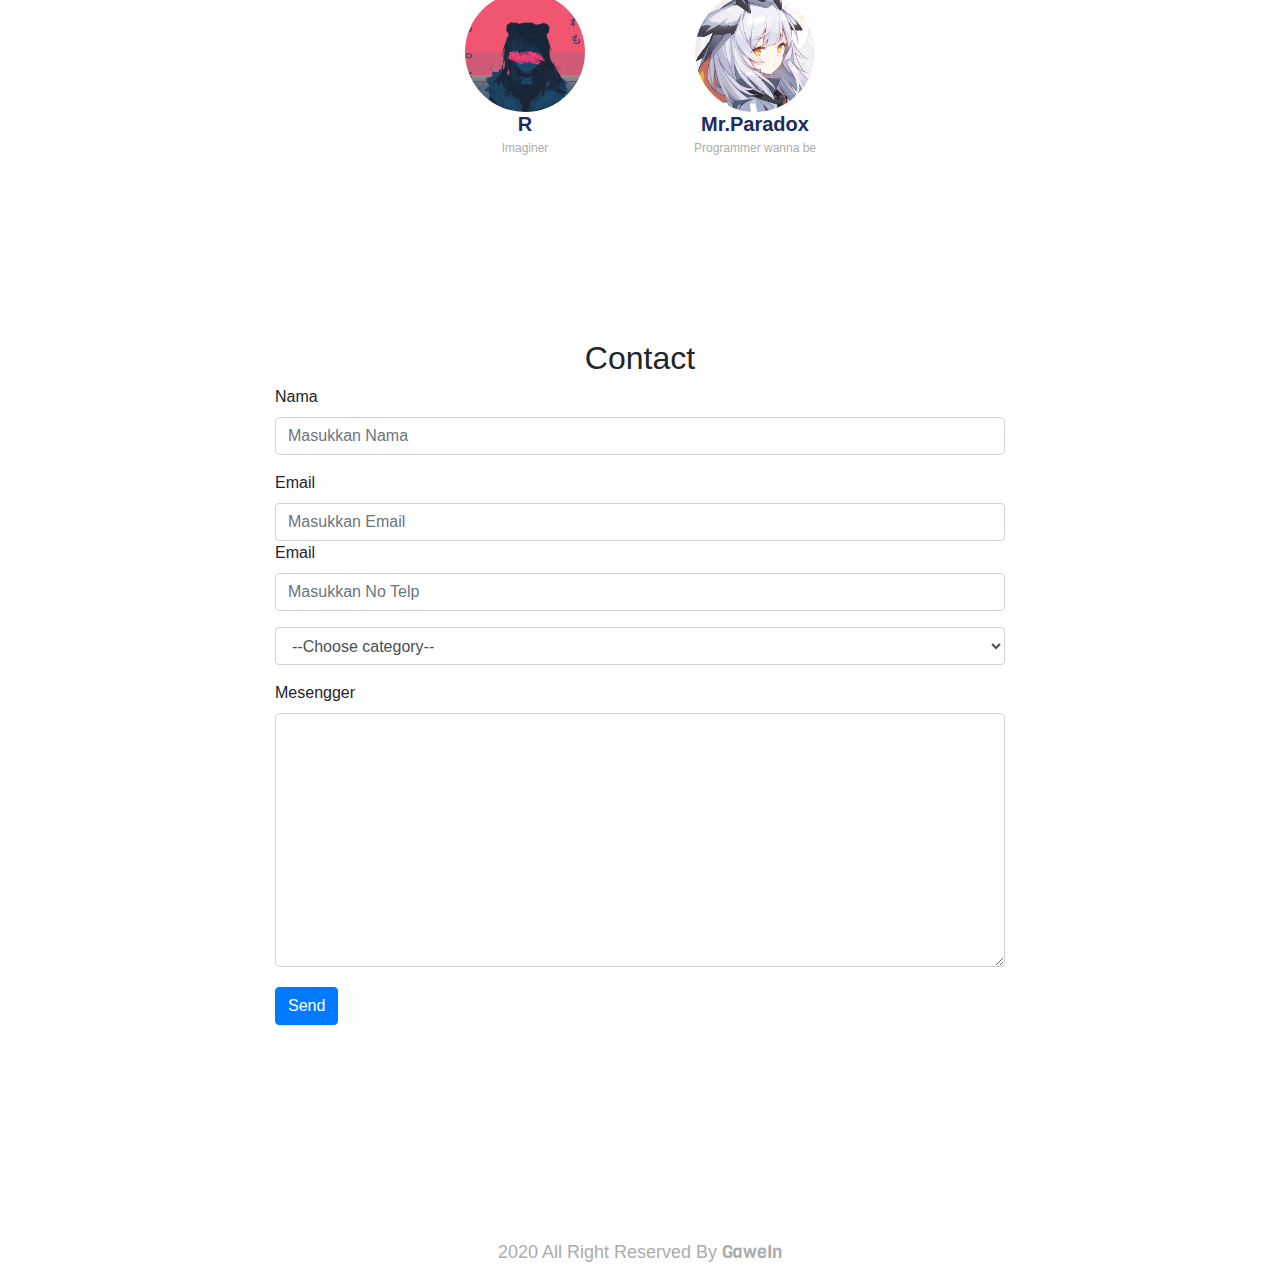
==== commit bd6dcdb8: "modified css" ====
--- a/index.html
+++ b/index.html
@@ -42,8 +42,8 @@
 
       <div class="jumbotron jumbotron-fluid">
         <div class="container">
-          <h1 class="display-4">Make Portfolio with a free <span>template</span></h1>
-          <a href="" class="btn btn-primary tombol">Our Work</a>
+          <h1 class="display-4">I Love Making Graphic <span>Design</span></h1>
+          <a href="" class="btn btn-primary tombol">My Work</a>
         </div>
       </div>
 
@@ -83,10 +83,10 @@
 
       <div class="row workingspace">
         <div class="col-lg-6">
-          <img src="Img/workingspace.jpg" alt="Workingspace" class="img-fluid">
+          <img src="Img/poster.jpg" alt="Workingspace" class="img-fluid">
         </div>
         <div class="col-lg-5">
-          <h3>You can make Portfolio <span>easily</span> like <span>this</span></h3>
+          <h3>I can make Design <span>easily</span> like <span>this</span></h3>
           <p>This is just an <span>example</span>.</p>
           <a href="index.html" class="btn btn-primary tombol">See Portfolio</a>
         </div>
@@ -159,7 +159,7 @@
          <div class="form-group"></div>
          <label>Mesengger</label>
          <textarea class="form-control" rows="10"></textarea>
-         <button type="submit" class="btn btn-primary">Send</button>
+         <button type="submit" class="btn btn-primary bott">Send</button>
        </form>
       </div>
     </div>
--- a/WebL.css
+++ b/WebL.css
@@ -18,7 +18,7 @@
 
 /* jumbotron */
 .jumbotron {
-    background-image: url(Img/agreement-business-clapping-990817.jpg);
+    background-image: url(Img/Bali.jpg);
     height: 540px;
     background-size: cover;
     text-align: center;
@@ -46,7 +46,7 @@
 .jumbotron::after {
     content: '';
     display: block;
-    background-image: linear-gradient(to top, rgba(0,0,0,1), rgba(0,0,0,0));
+    background-image: linear-gradient(to top, rgba(0,0,0,0.7), rgba(0,0,0,0));
     height: 100%;
     width: 100%;
     position: absolute;
@@ -182,6 +182,9 @@
 
 .contact h2 {
     text-align: center;
+}
+.bott {
+    margin-top: 20px;
 }
 
 
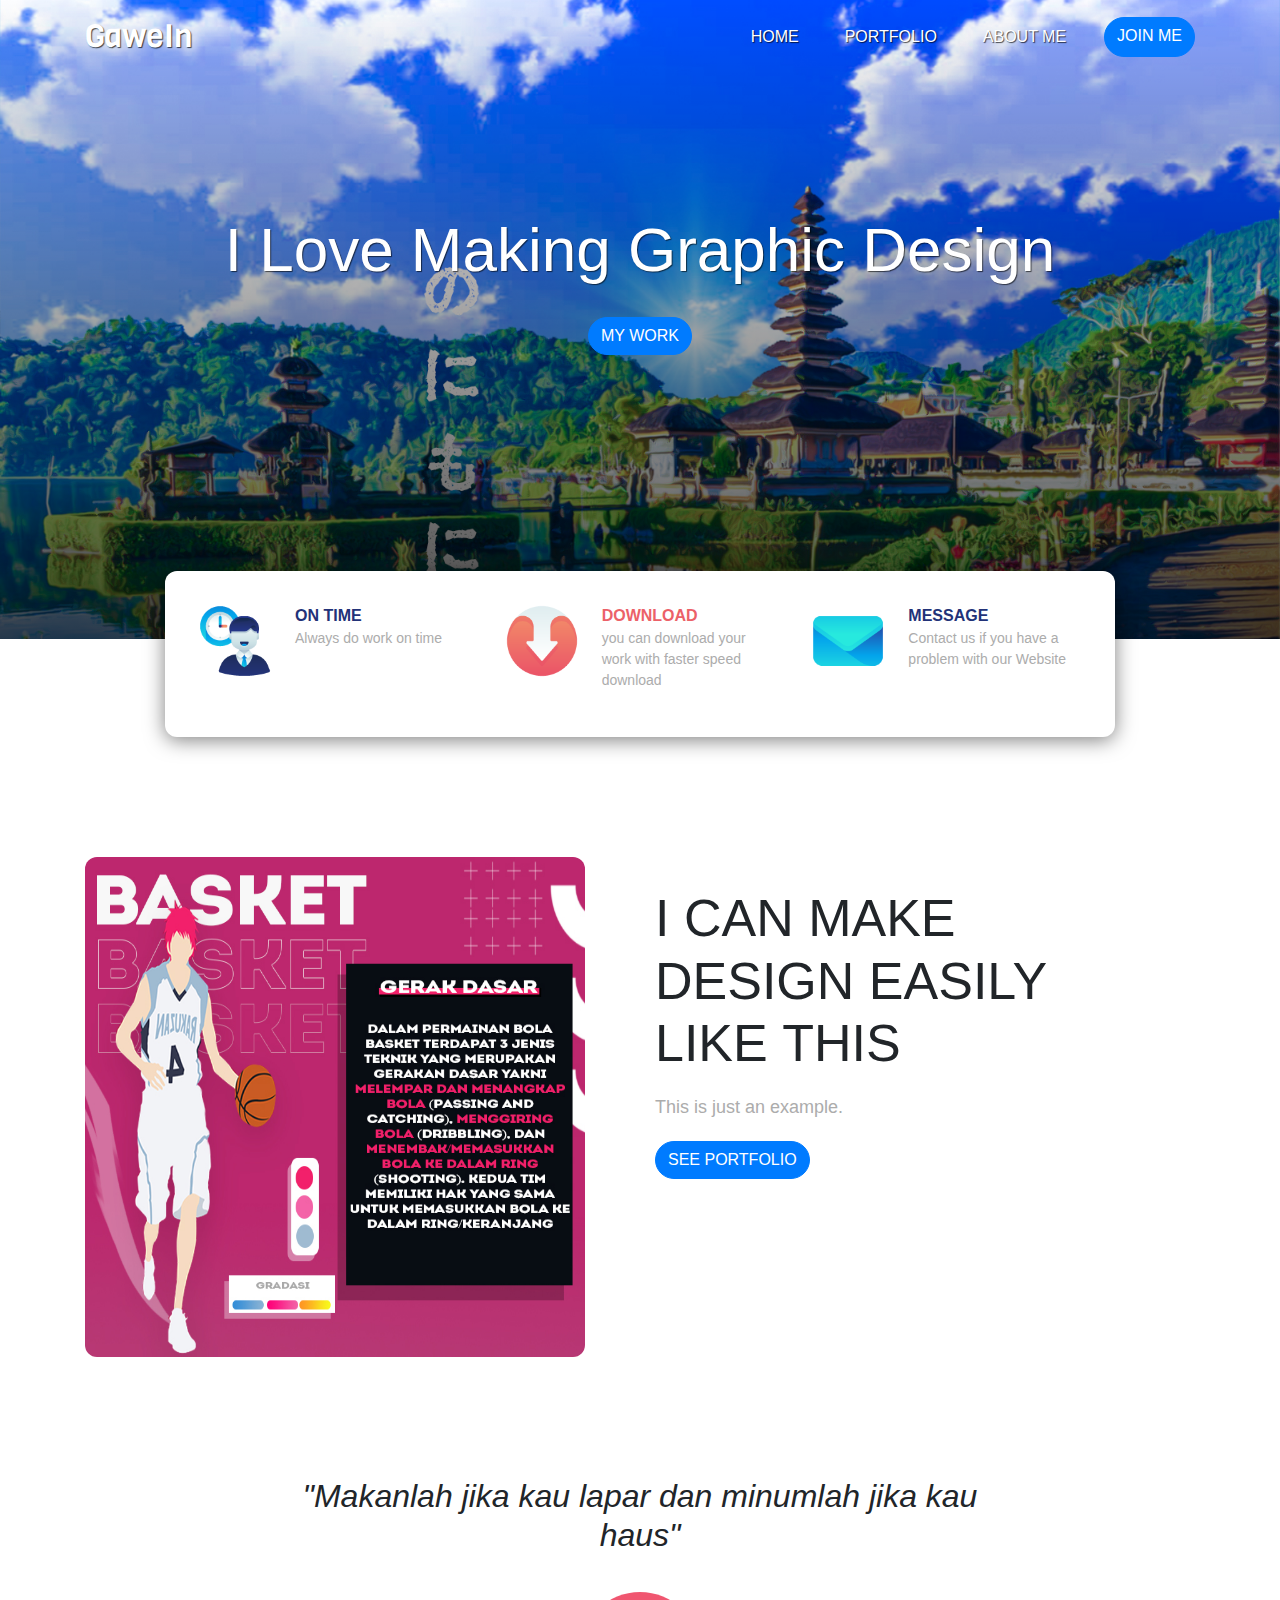
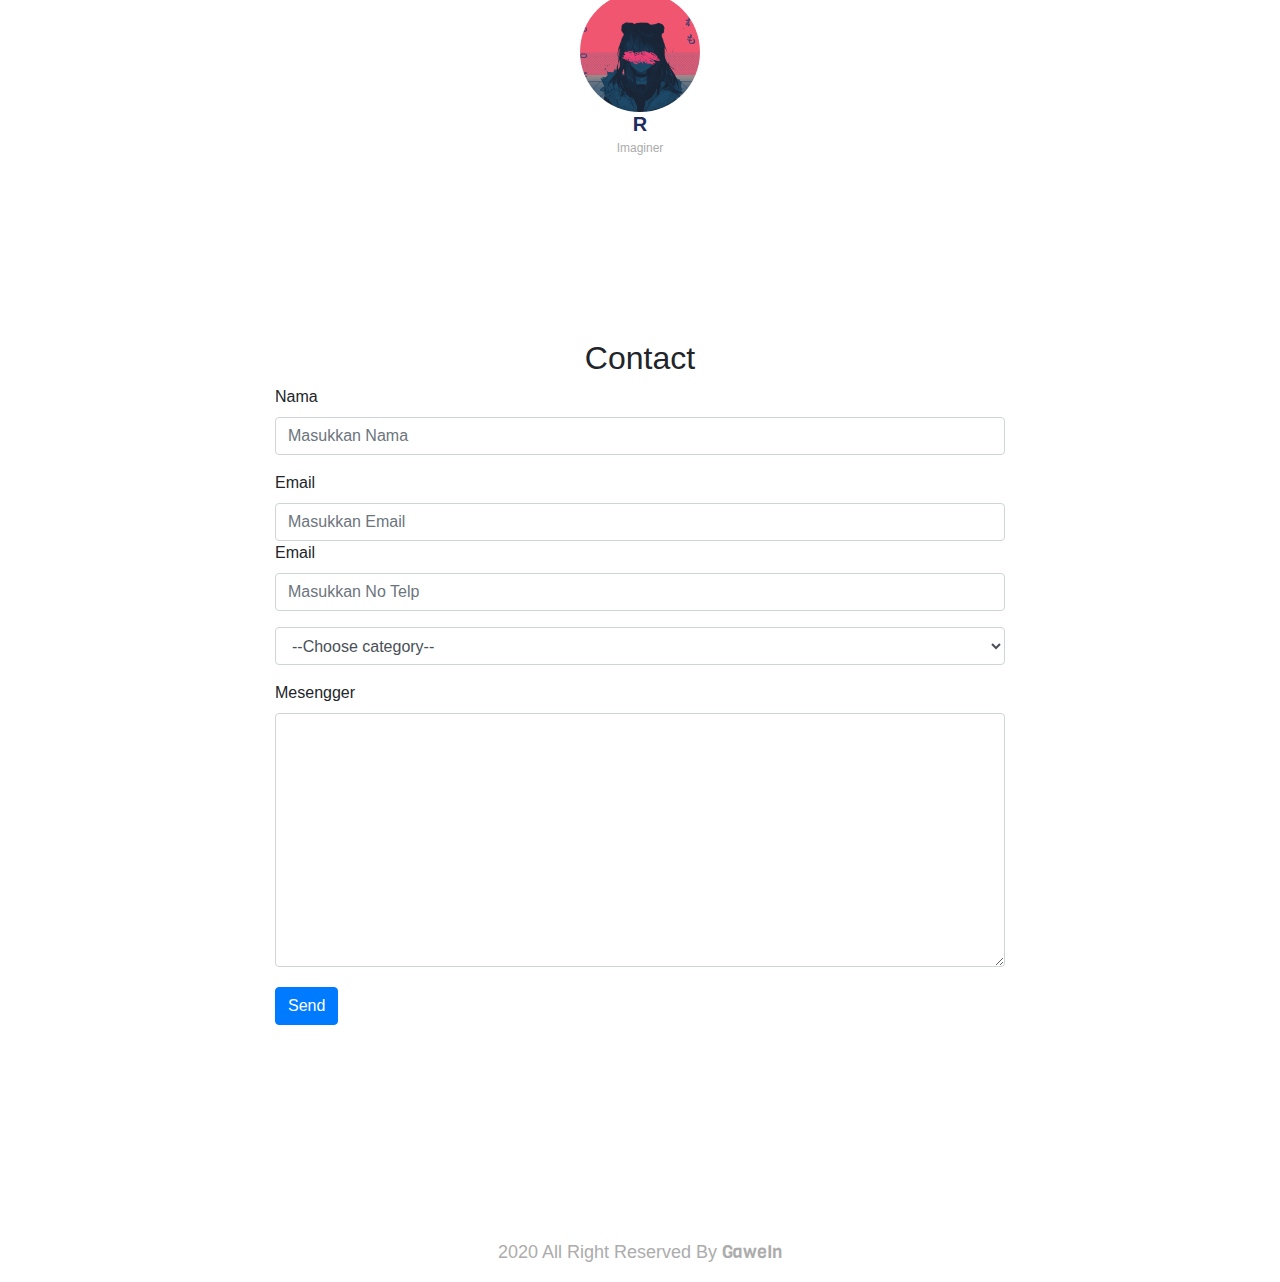
==== commit d8d89459: "change scrollbar" ====
--- a/index.html
+++ b/index.html
@@ -30,9 +30,9 @@
         <div class="collapse navbar-collapse" id="navbarNavAltMarkup">
           <div class="navbar-nav ml-auto">
             <a class="nav-link active" href="#">Home <span class="sr-only">(current)</span></a>
-            <a class="nav-link" href="#">Pricing</a>
-            <a class="nav-link" href="#">Features</a>
-            <a class=" btn btn-primary tombol" href="#">Join Us</a>
+            <a class="nav-link" href="#">Portfolio</a>
+            <a class="nav-link" href="#">About Me</a>
+            <a class=" btn btn-primary tombol" href="#">Join Me</a>
           </div>
         </div>
       </div>
@@ -114,14 +114,9 @@
               </figcaption>
             </figure>
           </div>
-            <figure class="figure">
-              <img src="Img/ptilopsis.jpg" class="figure-img img-fluid rounded-circle mr" alt="Mr.Paradox">
-                <h5>Mr.Paradox</h5>
-                <p>Programmer wanna be</p>
-            </figure>
-          </div>
         </div>
-      </section>
+      </div>
+    </section>
       
       <!-- Akhir Quotes -->
 
--- a/WebL.css
+++ b/WebL.css
@@ -1,8 +1,22 @@
 html {
     position: relative;
 }
-
-
+body {
+    overflow-x: hidden;
+}
+
+/* scroll bar */
+::-webkit-scrollbar{
+    width: 10px;
+}
+::-webkit-scrollbar-thumb{
+    background: #ff1276;
+    border-radius: 6px;
+}
+::-webkit-scrollbar-track{
+    background: rgb(255, 255, 255);
+    width: 10px;
+}
 /* Navbar */
 
 .navbar{
@@ -215,7 +229,7 @@
     .nav-link:hover::after{
         content: '';
         display: block;
-        border-bottom: 3px solid #0b63dc;
+        border-bottom: 3px solid #000000;
         width: 50%;
         margin: auto;
         padding-bottom: 5px;
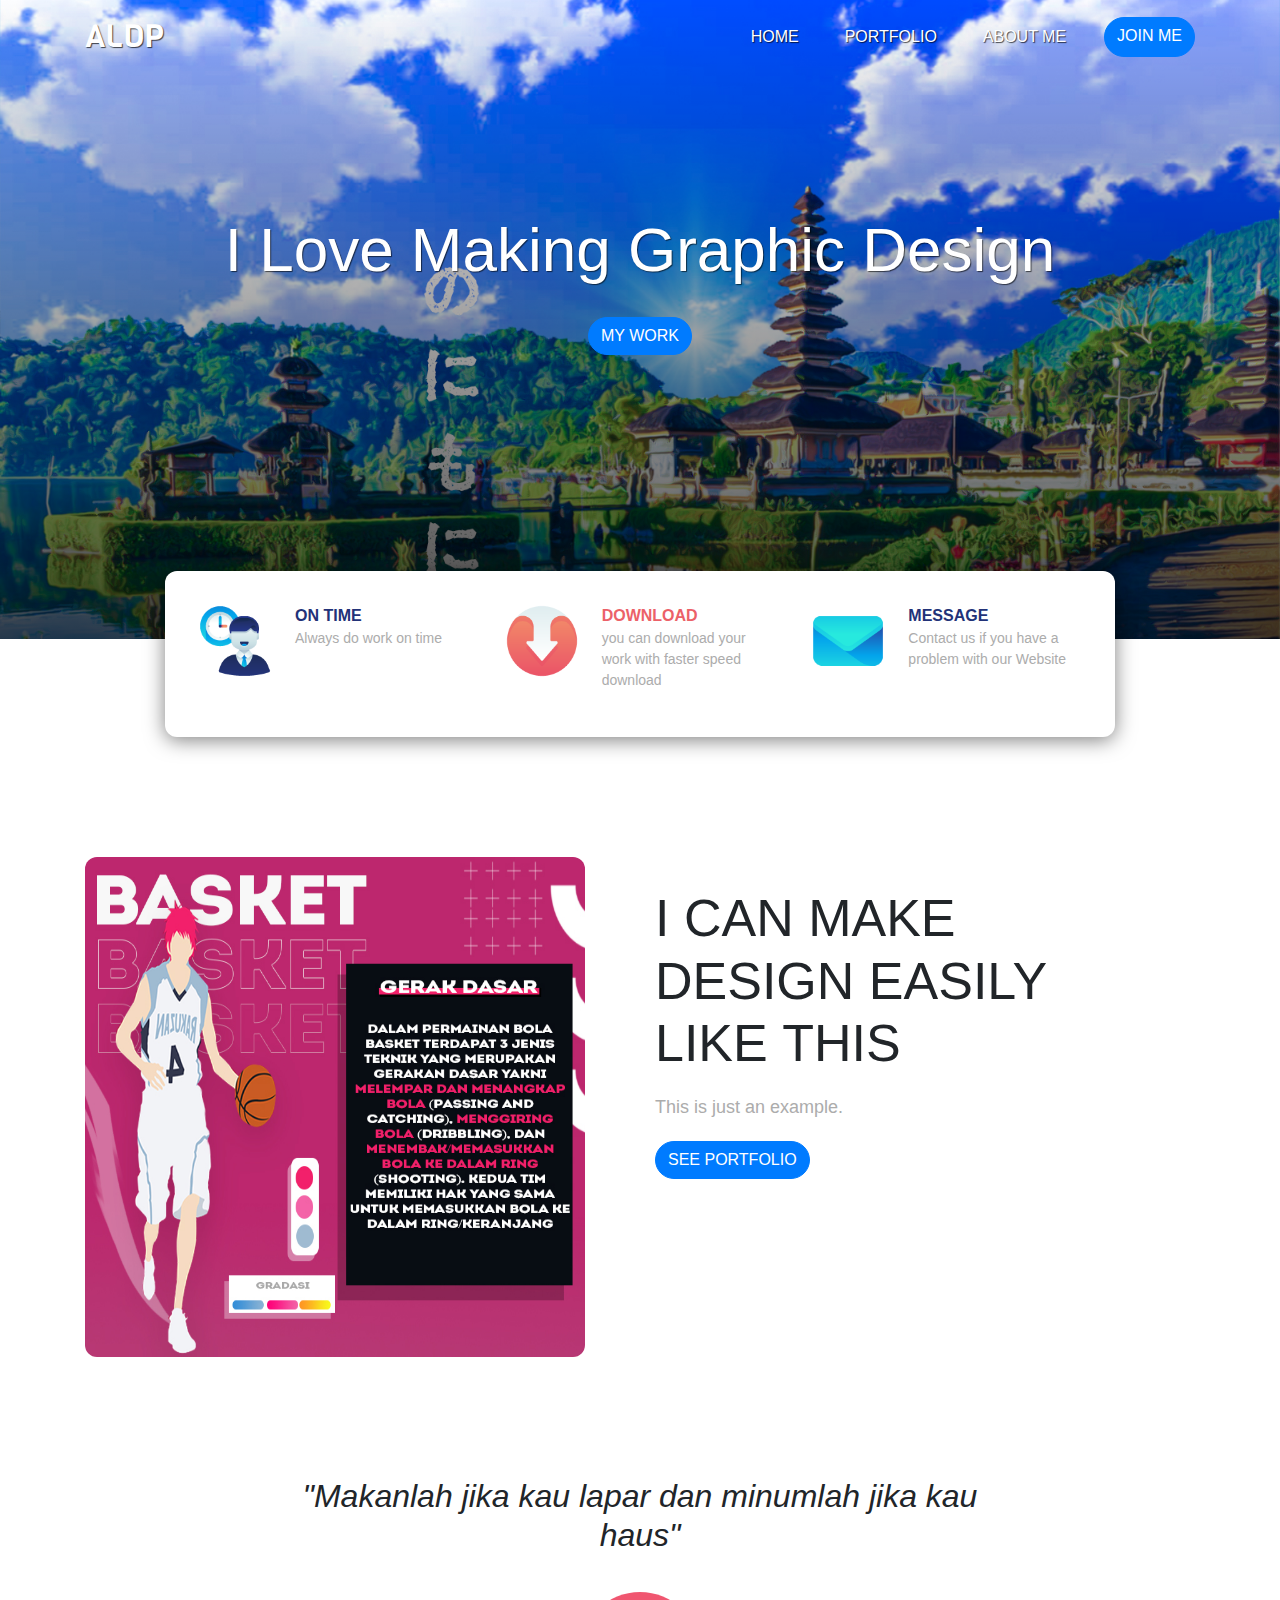
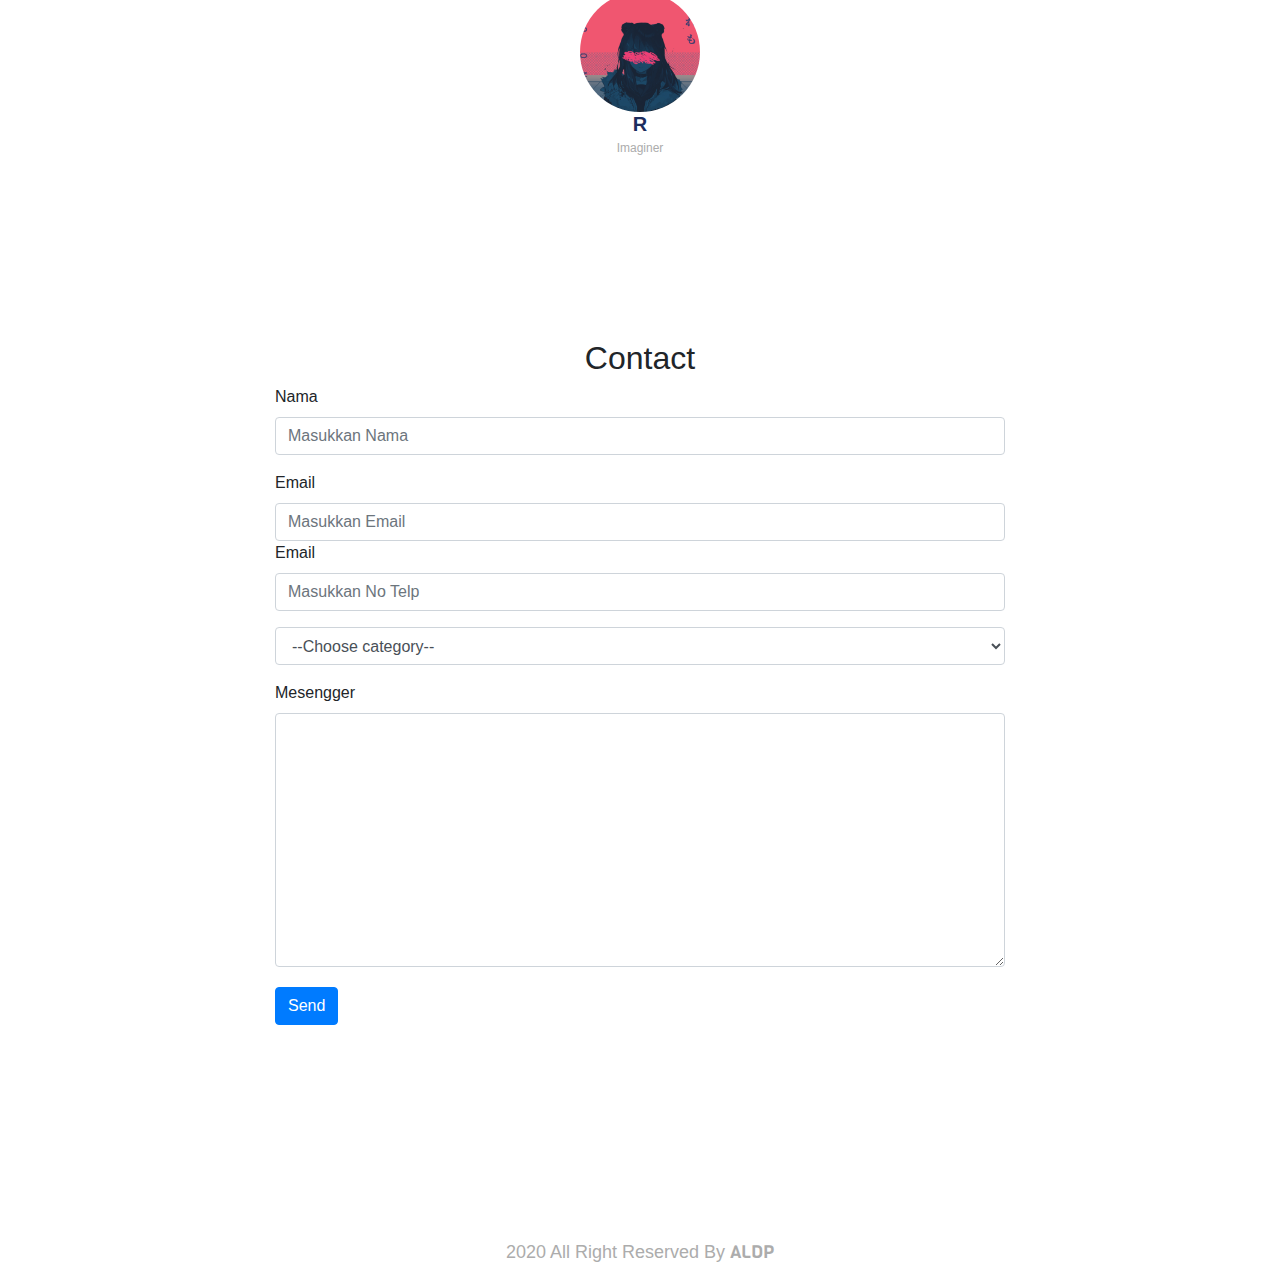
==== commit aea573ba: "modif index" ====
--- a/index.html
+++ b/index.html
@@ -23,7 +23,7 @@
 
     <nav class="navbar navbar-expand-lg navbar-light">
       <div class="container">
-        <a class="navbar-brand" href="#">GaweIn</a>
+        <a class="navbar-brand" href="#">ALDP</a>
         <button class="navbar-toggler" type="button" data-toggle="collapse" data-target="#navbarNavAltMarkup" aria-controls="navbarNavAltMarkup" aria-expanded="false" aria-label="Toggle navigation">
           <span class="navbar-toggler-icon"></span>
         </button>
@@ -165,7 +165,7 @@
 
   <div class="row footer">
     <div class="col">
-      <p>2020 All Right Reserved By <span>GaweIn</span></p>
+      <p>2020 All Right Reserved By <span>ALDP</span></p>
     </div>
   </div> 
 
